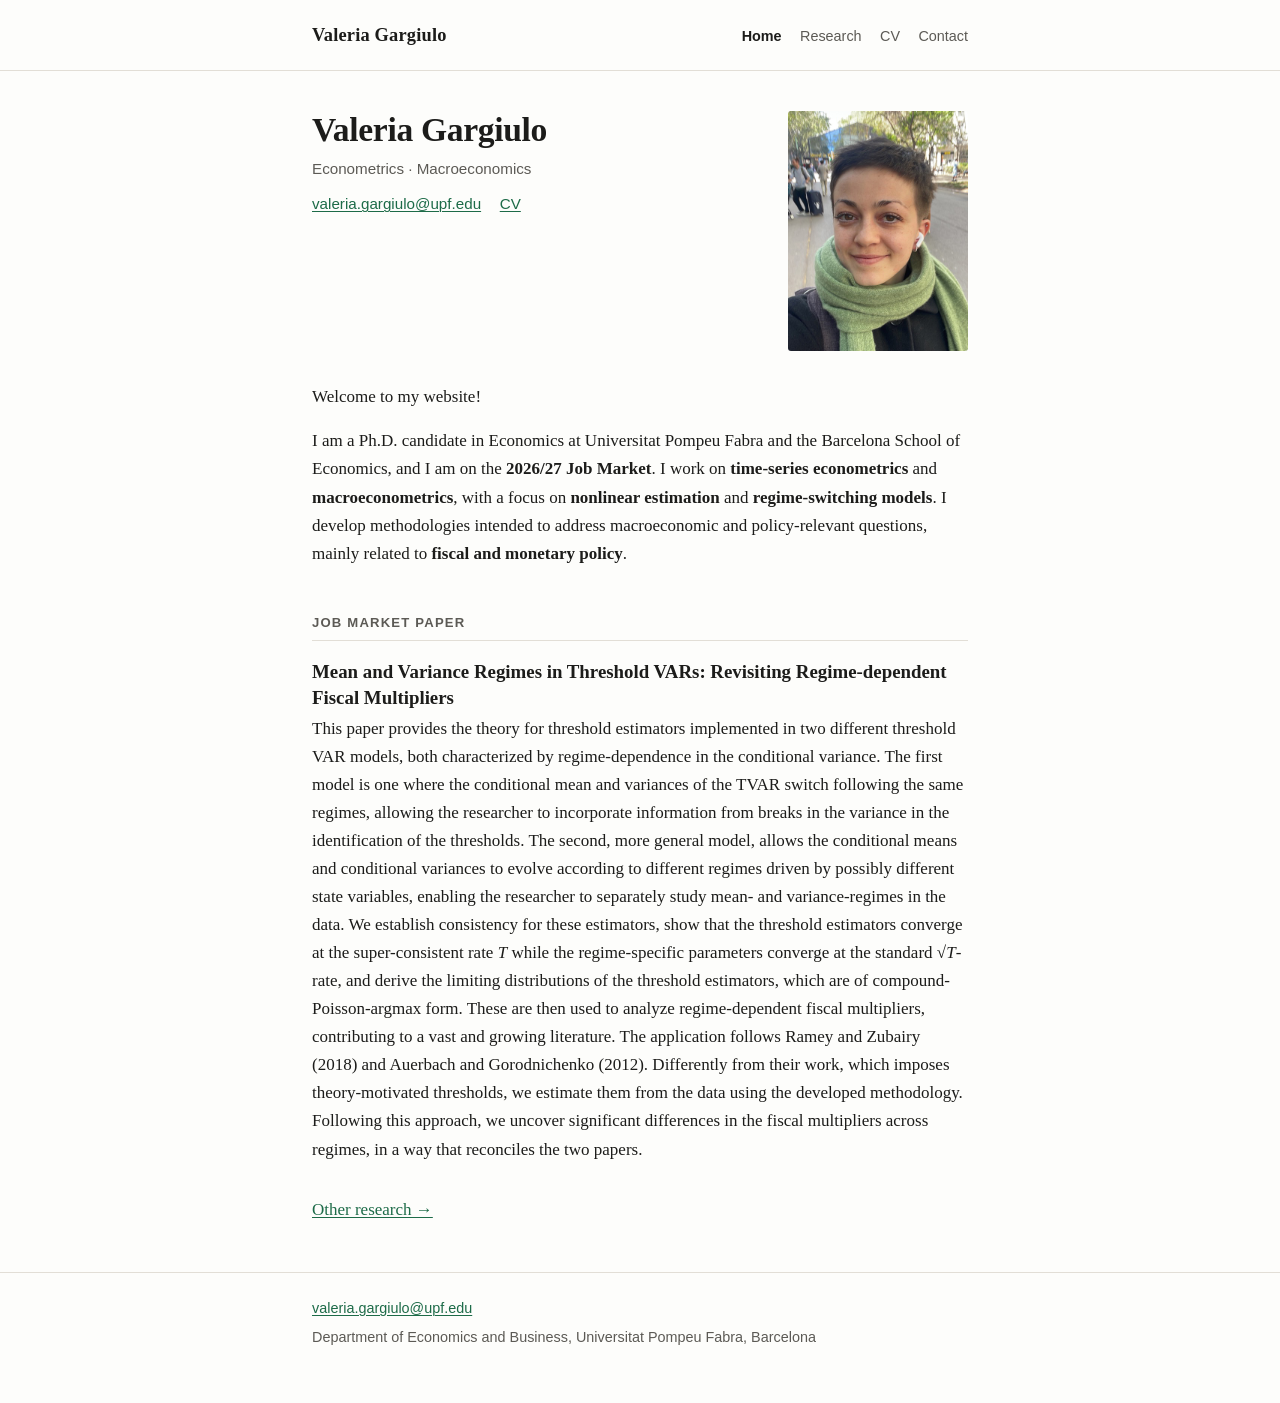
==== index.html @ d1f44dd5 "Add Google Scholar to contact page and JSON-LD sameAs" ====
<!DOCTYPE html>
<html lang="en">
<head>
<meta charset="utf-8">
<meta name="viewport" content="width=device-width, initial-scale=1">

<title>Valeria Gargiulo — Economics PhD Candidate, UPF / Barcelona School of Economics</title>
<meta name="description" content="Valeria Gargiulo, Ph.D. candidate in economics at Universitat Pompeu Fabra / Barcelona School of Economics. Econometrics and macroeconomics, 2026-27 job market.">
<link rel="canonical" href="https://valeriagargiulo.com/">

<meta property="og:type" content="profile">
<meta property="og:site_name" content="Valeria Gargiulo">
<meta property="og:title" content="Valeria Gargiulo — Economics PhD Candidate, UPF / Barcelona School of Economics">
<meta property="og:description" content="Ph.D. candidate in economics at Universitat Pompeu Fabra / Barcelona School of Economics. Econometrics and macroeconomics, 2026-27 job market.">
<meta property="og:url" content="https://valeriagargiulo.com/">
<meta property="og:image" content="https://valeriagargiulo.com/img/og-image.jpg">
<meta property="og:image:alt" content="Valeria Gargiulo, Ph.D. candidate in economics at Universitat Pompeu Fabra">
<meta property="og:locale" content="en_GB">
<meta name="twitter:card" content="summary_large_image">
<meta name="twitter:title" content="Valeria Gargiulo — Economics PhD Candidate, UPF / Barcelona School of Economics">
<meta name="twitter:description" content="Ph.D. candidate in economics at Universitat Pompeu Fabra / Barcelona School of Economics. Econometrics and macroeconomics, 2026-27 job market.">
<meta name="twitter:image" content="https://valeriagargiulo.com/img/og-image.jpg">

<link rel="stylesheet" href="css/style.css">

<!-- "sameAs" mirrors the profile links on contact.html. Add Google Scholar and X
     in both places together when they exist. Real URLs only — a placeholder string
     here would make the structured data invalid. -->
<script type="application/ld+json">
{
  "@context": "https://schema.org",
  "@graph": [
    {
      "@type": "Person",
      "@id": "https://valeriagargiulo.com/#person",
      "name": "Valeria Gargiulo",
      "givenName": "Valeria",
      "familyName": "Gargiulo",
      "jobTitle": "Ph.D. Candidate in Economics",
      "email": "mailto:valeria.gargiulo@upf.edu",
      "url": "https://valeriagargiulo.com/",
      "image": "https://valeriagargiulo.com/img/valeria-gargiulo.jpg",
      "affiliation": [
        {
          "@type": "CollegeOrUniversity",
          "name": "Universitat Pompeu Fabra",
          "url": "https://www.upf.edu/"
        },
        {
          "@type": "Organization",
          "name": "Barcelona School of Economics",
          "url": "https://bse.eu/"
        }
      ],
      "sameAs": [
        "https://scholar.google.com/citations?user=jlCbwxYAAAAJ",
        "https://www.linkedin.com/in/valeria-gargiulo-911957216"
      ],
      "knowsAbout": [
        "Econometrics",
        "Macroeconomics",
        "Time series analysis",
        "Threshold vector autoregression",
        "Regime-switching models",
        "Fiscal multipliers"
      ]
    },
    {
      "@type": "ScholarlyArticle",
      "@id": "https://valeriagargiulo.com/#jmp",
      "name": "Mean and Variance Regimes in Threshold VARs: Revisiting Regime-dependent Fiscal Multipliers",
      "author": { "@id": "https://valeriagargiulo.com/#person" },
      "inLanguage": "en",
      "abstract": "This paper provides the theory for threshold estimators implemented in two different threshold VAR models, both characterized by regime-dependence in the conditional variance. The first model is one where the conditional mean and variances of the TVAR switch following the same regimes, allowing the researcher to incorporate information from breaks in the variance in the identification of the thresholds. The second, more general model, allows the conditional means and conditional variances to evolve according to different regimes driven by possibly different state variables, enabling the researcher to separately study mean- and variance-regimes in the data. We establish consistency for these estimators, show that the threshold estimators converge at the super-consistent rate T while the regime-specific parameters converge at the standard √T-rate, and derive the limiting distributions of the threshold estimators, which are of compound-Poisson-argmax form. These are then used to analyze regime-dependent fiscal multipliers, contributing to a vast and growing literature. The application follows Ramey and Zubairy (2018) and Auerbach and Gorodnichenko (2012). Differently from their work, which imposes theory-motivated thresholds, we estimate them from the data using the developed methodology. Following this approach, we uncover significant differences in the fiscal multipliers across regimes, in a way that reconciles the two papers."
    }
  ]
}
</script>
</head>

<body>

<header class="site-header">
  <div class="wrap">
    <a class="site-name" href="index.html">Valeria Gargiulo</a>
    <nav class="site-nav" aria-label="Main">
      <a href="index.html" aria-current="page">Home</a>
      <a href="research.html">Research</a>
      <a href="cv.html">CV</a>
      <a href="contact.html">Contact</a>
    </nav>
  </div>
</header>

<main class="wrap">

  <div class="intro">
    <div class="intro-text">
      <h1>Valeria Gargiulo</h1>
      <p class="fields">Econometrics &middot; Macroeconomics</p>
      <p class="quicklinks">
        <a href="mailto:valeria.gargiulo@upf.edu">valeria.gargiulo@upf.edu</a>
        <a href="cv.html">CV</a>
      </p>
    </div>

    <img class="portrait" src="img/valeria-gargiulo.jpg" width="180" height="240"
         alt="Valeria Gargiulo, Ph.D. candidate in economics at Universitat Pompeu Fabra">
  </div>

  <div class="bio">
    <p>Welcome to my website!</p>
    <p>I am a Ph.D. candidate in Economics at Universitat Pompeu Fabra and the
    Barcelona School of Economics, and I am on the <strong>2026/27 Job
    Market</strong>. I work on <strong>time-series econometrics</strong> and
    <strong>macroeconometrics</strong>, with a focus on <strong>nonlinear
    estimation</strong> and <strong>regime-switching models</strong>. I develop
    methodologies intended to address macroeconomic and policy-relevant questions,
    mainly related to <strong>fiscal and monetary policy</strong>.</p>
  </div>

  <section id="jmp">
    <h2>Job Market Paper</h2>

    <article class="paper">
      <h3>Mean and Variance Regimes in Threshold VARs: Revisiting Regime-dependent Fiscal Multipliers</h3>
      <!-- No date or PDF link until the polished paper is ready (mid-September).
           Then add: <p class="meta">September 2026 &middot; <a href="files/jmp.pdf">PDF</a></p>
           and list files/jmp.pdf in sitemap.xml. -->
      <div class="abstract">
        <p>This paper provides the theory for threshold estimators implemented in
        two different threshold VAR models, both characterized by regime-dependence in
        the conditional variance. The first model is one where the conditional mean and
        variances of the TVAR switch following the same regimes, allowing the researcher
        to incorporate information from breaks in the variance in the identification of
        the thresholds. The second, more general model, allows the conditional means and
        conditional variances to evolve according to different regimes driven by possibly
        different state variables, enabling the researcher to separately study mean- and
        variance-regimes in the data. We establish consistency for these estimators, show
        that the threshold estimators converge at the super-consistent rate <em>T</em>
        while the regime-specific parameters converge at the standard
        &radic;<em>T</em>-rate, and derive the limiting distributions of the threshold
        estimators, which are of compound-Poisson-argmax form. These are then used to
        analyze regime-dependent fiscal multipliers, contributing to a vast and growing
        literature. The application follows Ramey and Zubairy (2018) and Auerbach and
        Gorodnichenko (2012). Differently from their work, which imposes
        theory-motivated thresholds, we estimate them from the data using the developed
        methodology. Following this approach, we uncover significant differences in the
        fiscal multipliers across regimes, in a way that reconciles the two papers.</p>
      </div>
    </article>

    <p><a href="research.html">Other research &rarr;</a></p>
  </section>

</main>

<footer class="site-footer">
  <div class="wrap">
    <p><a href="mailto:valeria.gargiulo@upf.edu">valeria.gargiulo@upf.edu</a></p>
    <p>Department of Economics and Business, Universitat Pompeu Fabra, Barcelona</p>
  </div>
</footer>

</body>
</html>
---- css/style.css ----
/* Valeria Gargiulo — personal academic site
   One stylesheet, no external requests, no build step.
   Light-first: committees print these pages. */

:root {
  --ink:   #1c1c1a;
  --muted: #5c5a55;
  --rule:  #e2ded6;
  --bg:    #fdfdfb;
  --panel: #f6f4ef;
  --link:  #1d6b48;
  --flag:  #b3261e;
  --serif: Georgia, "Iowan Old Style", "Times New Roman", Times, serif;
  --sans:  -apple-system, BlinkMacSystemFont, "Segoe UI", Roboto, Helvetica, Arial, sans-serif;
}

@media (prefers-color-scheme: dark) {
  :root {
    --ink:   #e8e6e1;
    --muted: #a5a29b;
    --rule:  #35332e;
    --bg:    #16150f;
    --panel: #1f1e18;
    --link:  #6fc08c;
    --flag:  #ff6b60;
  }
}

*, *::before, *::after { box-sizing: border-box; }

body {
  margin: 0;
  background: var(--bg);
  color: var(--ink);
  font: 1.0625rem/1.65 var(--serif);
  -webkit-text-size-adjust: 100%;
}

.wrap {
  max-width: 44rem;
  margin: 0 auto;
  padding: 0 1.5rem;
}

a { color: var(--link); text-decoration-thickness: 1px; text-underline-offset: 2px; }
a:hover { text-decoration-thickness: 2px; }

/* ---------- header + nav ---------- */

.site-header {
  border-bottom: 1px solid var(--rule);
  margin-bottom: 2.5rem;
}

.site-header .wrap {
  display: flex;
  flex-wrap: wrap;
  align-items: baseline;
  justify-content: space-between;
  gap: 0.5rem 1.5rem;
  padding-top: 1.25rem;
  padding-bottom: 1.25rem;
}

.site-name {
  font-family: var(--serif);
  font-size: 1.15rem;
  font-weight: 700;
  letter-spacing: 0.01em;
  color: var(--ink);
  text-decoration: none;
}

.site-nav {
  font-family: var(--sans);
  font-size: 0.9rem;
  display: flex;
  flex-wrap: wrap;
  gap: 1.15rem;
}

.site-nav a { color: var(--muted); text-decoration: none; }
.site-nav a:hover { color: var(--link); text-decoration: underline; }
.site-nav a[aria-current="page"] { color: var(--ink); font-weight: 600; }

/* ---------- intro block ---------- */

.intro {
  display: flex;
  flex-wrap: wrap;
  align-items: flex-start;
  gap: 1.5rem 2rem;
}

.intro-text { flex: 1 1 20rem; }

h1 {
  font-size: 2.1rem;
  line-height: 1.15;
  margin: 0 0 0.4rem;
  letter-spacing: -0.01em;
}

.fields {
  font-family: var(--sans);
  font-size: 0.95rem;
  color: var(--muted);
  margin: 0 0 0.6rem;
}

.quicklinks {
  font-family: var(--sans);
  font-size: 0.95rem;
  margin: 0;
}

.quicklinks a + a { margin-left: 0.9rem; }

.portrait {
  flex: 0 0 auto;
  width: 180px;
  height: auto;
  border-radius: 3px;
  background: var(--panel);
}

.bio { margin: 2rem 0 0; }
.bio p { margin: 0 0 1rem; }

/* ---------- sections + papers ---------- */

main { padding-bottom: 3rem; }

h2 {
  font-family: var(--sans);
  font-size: 0.82rem;
  font-weight: 700;
  letter-spacing: 0.09em;
  text-transform: uppercase;
  color: var(--muted);
  margin: 2.75rem 0 1.1rem;
  padding-bottom: 0.45rem;
  border-bottom: 1px solid var(--rule);
}

.paper { margin: 0 0 2rem; }

.paper h3 {
  font-size: 1.18rem;
  line-height: 1.35;
  margin: 0 0 0.3rem;
  font-weight: 700;
}

.paper .meta {
  font-family: var(--sans);
  font-size: 0.9rem;
  color: var(--muted);
  margin: 0 0 0.65rem;
}

.paper .meta a { color: var(--link); }

.abstract { margin: 0; }
.abstract p { margin: 0 0 0.8rem; }

details.abstract > summary {
  font-family: var(--sans);
  font-size: 0.9rem;
  color: var(--link);
  cursor: pointer;
  margin-bottom: 0.6rem;
  width: max-content;
}

details.abstract[open] > summary { margin-bottom: 0.8rem; }

/* ---------- CV page ---------- */

.cv-entry { margin: 0 0 1.15rem; }
.cv-entry .when {
  font-family: var(--sans);
  font-size: 0.85rem;
  color: var(--muted);
  display: block;
}
.cv-entry .what { margin: 0; }
.cv-list { margin: 0; padding-left: 1.15rem; }
.cv-list li { margin-bottom: 0.5rem; }

.updated {
  font-family: var(--sans);
  font-size: 0.85rem;
  color: var(--muted);
}

/* ---------- footer ---------- */

.site-footer {
  border-top: 1px solid var(--rule);
  margin-top: 3rem;
  padding: 1.5rem 0 3rem;
  font-family: var(--sans);
  font-size: 0.9rem;
  color: var(--muted);
}

.site-footer p { margin: 0 0 0.35rem; }

/* ---------- placeholder flag: loud on purpose ---------- */

.tktk {
  background: var(--flag);
  color: #fff;
  font-family: var(--sans);
  font-size: 0.85rem;
  font-weight: 700;
  padding: 0.1em 0.45em;
  border-radius: 2px;
}

p.tktk, div.tktk { display: block; padding: 0.6em 0.8em; }

/* ---------- narrow screens ---------- */

@media (max-width: 34rem) {
  body { font-size: 1rem; }
  h1 { font-size: 1.75rem; }
  .portrait { width: 140px; }
  .site-header .wrap { flex-direction: column; align-items: flex-start; }
}

/* ---------- print: CV especially ---------- */

@media print {
  :root { --ink: #000; --muted: #333; --rule: #999; --bg: #fff; --link: #000; }
  body { background: #fff; color: #000; font-size: 10.5pt; }
  .site-header, .site-nav, .site-footer, .noprint { display: none !important; }
  .wrap { max-width: none; padding: 0; }
  a { text-decoration: none; }
  h2 { margin-top: 1.2rem; }
  details.abstract > summary { display: none; }
  details.abstract > *:not(summary) { display: block !important; }
  .tktk { background: none; color: #000; border: 1px solid #000; }
}
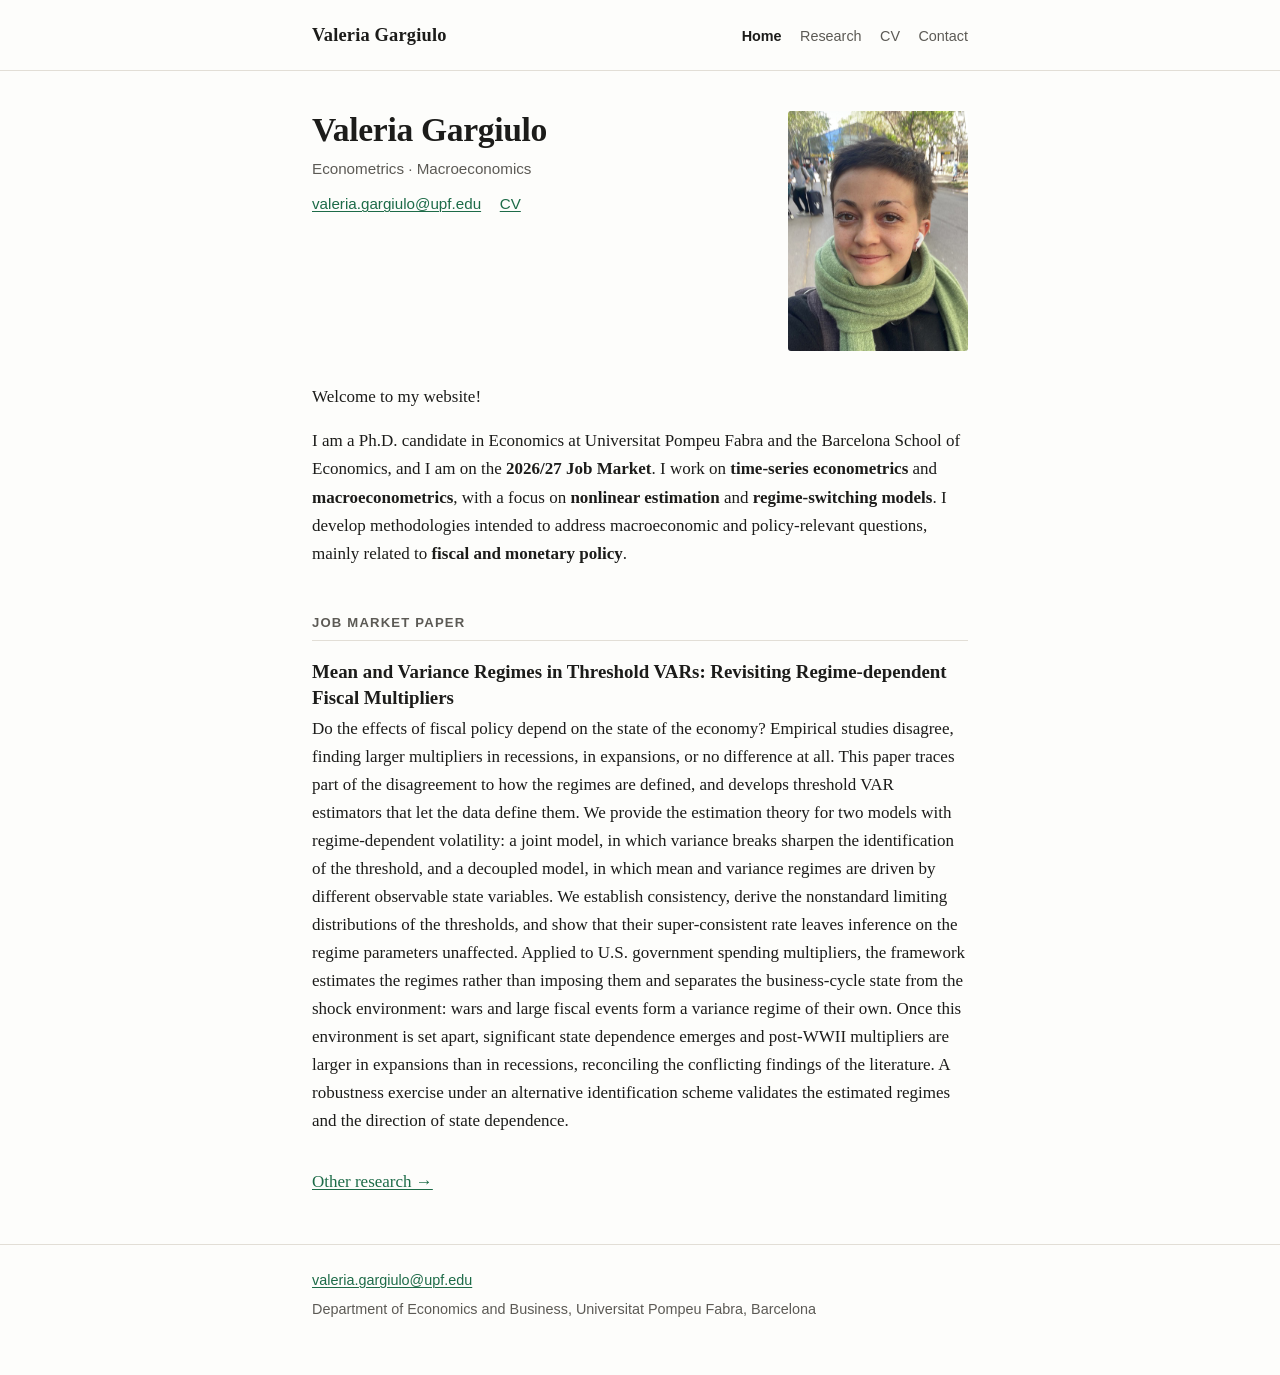
==== commit 35468803: "Update JMP abstract and host CV v3 (2026-09-24) New abstract on the home page (prose and JSON-LD), f" ====
--- a/index.html
+++ b/index.html
@@ -71,7 +71,7 @@
       "name": "Mean and Variance Regimes in Threshold VARs: Revisiting Regime-dependent Fiscal Multipliers",
       "author": { "@id": "https://valeriagargiulo.com/#person" },
       "inLanguage": "en",
-      "abstract": "This paper provides the theory for threshold estimators implemented in two different threshold VAR models, both characterized by regime-dependence in the conditional variance. The first model is one where the conditional mean and variances of the TVAR switch following the same regimes, allowing the researcher to incorporate information from breaks in the variance in the identification of the thresholds. The second, more general model, allows the conditional means and conditional variances to evolve according to different regimes driven by possibly different state variables, enabling the researcher to separately study mean- and variance-regimes in the data. We establish consistency for these estimators, show that the threshold estimators converge at the super-consistent rate T while the regime-specific parameters converge at the standard √T-rate, and derive the limiting distributions of the threshold estimators, which are of compound-Poisson-argmax form. These are then used to analyze regime-dependent fiscal multipliers, contributing to a vast and growing literature. The application follows Ramey and Zubairy (2018) and Auerbach and Gorodnichenko (2012). Differently from their work, which imposes theory-motivated thresholds, we estimate them from the data using the developed methodology. Following this approach, we uncover significant differences in the fiscal multipliers across regimes, in a way that reconciles the two papers."
+      "abstract": "Do the effects of fiscal policy depend on the state of the economy? Empirical studies disagree, finding larger multipliers in recessions, in expansions, or no difference at all. This paper traces part of the disagreement to how the regimes are defined, and develops threshold VAR estimators that let the data define them. We provide the estimation theory for two models with regime-dependent volatility: a joint model, in which variance breaks sharpen the identification of the threshold, and a decoupled model, in which mean and variance regimes are driven by different observable state variables. We establish consistency, derive the nonstandard limiting distributions of the thresholds, and show that their super-consistent rate leaves inference on the regime parameters unaffected. Applied to U.S. government spending multipliers, the framework estimates the regimes rather than imposing them and separates the business-cycle state from the shock environment: wars and large fiscal events form a variance regime of their own. Once this environment is set apart, significant state dependence emerges and post-WWII multipliers are larger in expansions than in recessions, reconciling the conflicting findings of the literature. A robustness exercise under an alternative identification scheme validates the estimated regimes and the direction of state dependence."
     }
   ]
 }
@@ -128,25 +128,23 @@
            Then add: <p class="meta">September 2026 &middot; <a href="files/jmp.pdf">PDF</a></p>
            and list files/jmp.pdf in sitemap.xml. -->
       <div class="abstract">
-        <p>This paper provides the theory for threshold estimators implemented in
-        two different threshold VAR models, both characterized by regime-dependence in
-        the conditional variance. The first model is one where the conditional mean and
-        variances of the TVAR switch following the same regimes, allowing the researcher
-        to incorporate information from breaks in the variance in the identification of
-        the thresholds. The second, more general model, allows the conditional means and
-        conditional variances to evolve according to different regimes driven by possibly
-        different state variables, enabling the researcher to separately study mean- and
-        variance-regimes in the data. We establish consistency for these estimators, show
-        that the threshold estimators converge at the super-consistent rate <em>T</em>
-        while the regime-specific parameters converge at the standard
-        &radic;<em>T</em>-rate, and derive the limiting distributions of the threshold
-        estimators, which are of compound-Poisson-argmax form. These are then used to
-        analyze regime-dependent fiscal multipliers, contributing to a vast and growing
-        literature. The application follows Ramey and Zubairy (2018) and Auerbach and
-        Gorodnichenko (2012). Differently from their work, which imposes
-        theory-motivated thresholds, we estimate them from the data using the developed
-        methodology. Following this approach, we uncover significant differences in the
-        fiscal multipliers across regimes, in a way that reconciles the two papers.</p>
+        <p>Do the effects of fiscal policy depend on the state of the economy? Empirical
+        studies disagree, finding larger multipliers in recessions, in expansions, or no
+        difference at all. This paper traces part of the disagreement to how the regimes are
+        defined, and develops threshold VAR estimators that let the data define them. We
+        provide the estimation theory for two models with regime-dependent volatility: a
+        joint model, in which variance breaks sharpen the identification of the threshold,
+        and a decoupled model, in which mean and variance regimes are driven by different
+        observable state variables. We establish consistency, derive the nonstandard
+        limiting distributions of the thresholds, and show that their super-consistent rate
+        leaves inference on the regime parameters unaffected. Applied to U.S. government
+        spending multipliers, the framework estimates the regimes rather than imposing them
+        and separates the business-cycle state from the shock environment: wars and large
+        fiscal events form a variance regime of their own. Once this environment is set
+        apart, significant state dependence emerges and post-WWII multipliers are larger in
+        expansions than in recessions, reconciling the conflicting findings of the
+        literature. A robustness exercise under an alternative identification scheme
+        validates the estimated regimes and the direction of state dependence.</p>
       </div>
     </article>
 
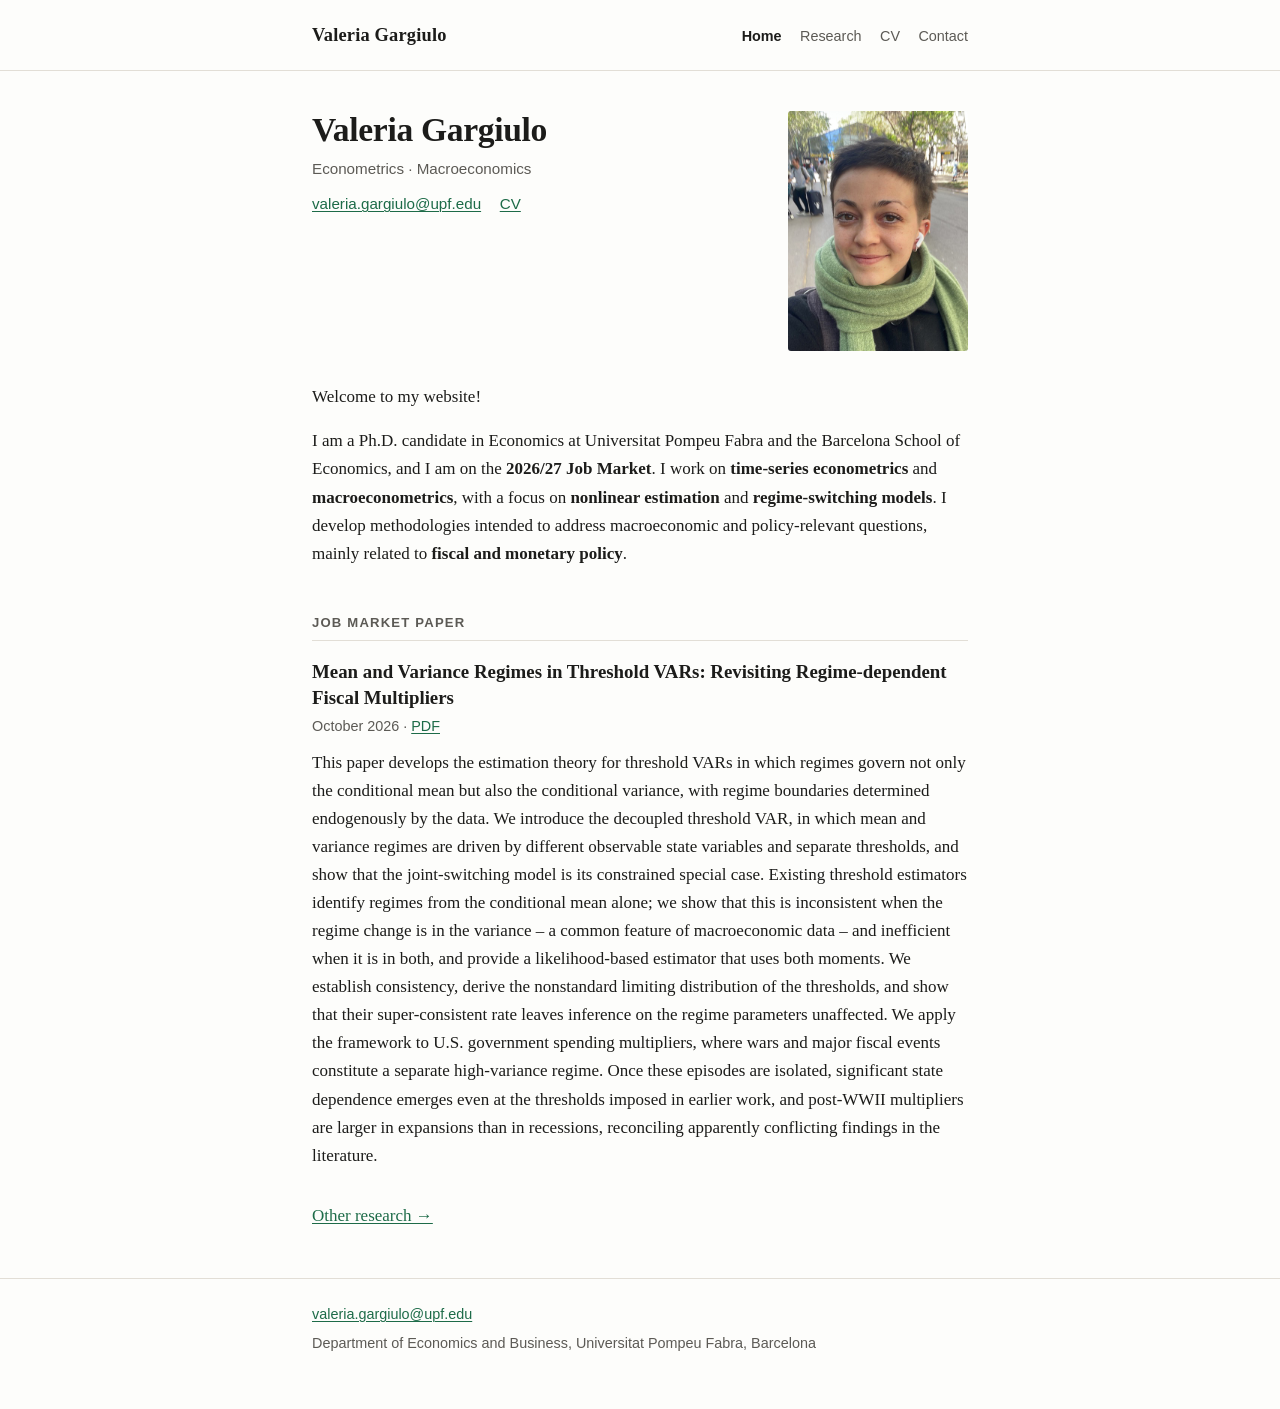
==== commit d952b79b: "Host JMP v2 and CV v6 (2026-10-12) files/jmp.pdf goes live at its permanent URL (the paper's "latest" ====
--- a/index.html
+++ b/index.html
@@ -71,7 +71,9 @@
       "name": "Mean and Variance Regimes in Threshold VARs: Revisiting Regime-dependent Fiscal Multipliers",
       "author": { "@id": "https://valeriagargiulo.com/#person" },
       "inLanguage": "en",
-      "abstract": "Do the effects of fiscal policy depend on the state of the economy? Empirical studies disagree, finding larger multipliers in recessions, in expansions, or no difference at all. This paper traces part of the disagreement to how the regimes are defined, and develops threshold VAR estimators that let the data define them. We provide the estimation theory for two models with regime-dependent volatility: a joint model, in which variance breaks sharpen the identification of the threshold, and a decoupled model, in which mean and variance regimes are driven by different observable state variables. We establish consistency, derive the nonstandard limiting distributions of the thresholds, and show that their super-consistent rate leaves inference on the regime parameters unaffected. Applied to U.S. government spending multipliers, the framework estimates the regimes rather than imposing them and separates the business-cycle state from the shock environment: wars and large fiscal events form a variance regime of their own. Once this environment is set apart, significant state dependence emerges and post-WWII multipliers are larger in expansions than in recessions, reconciling the conflicting findings of the literature. A robustness exercise under an alternative identification scheme validates the estimated regimes and the direction of state dependence."
+      "url": "https://valeriagargiulo.com/files/jmp.pdf",
+      "encodingFormat": "application/pdf",
+      "abstract": "This paper develops the estimation theory for threshold VARs in which regimes govern not only the conditional mean but also the conditional variance, with regime boundaries determined endogenously by the data. We introduce the decoupled threshold VAR, in which mean and variance regimes are driven by different observable state variables and separate thresholds, and show that the joint-switching model is its constrained special case. Existing threshold estimators identify regimes from the conditional mean alone; we show that this is inconsistent when the regime change is in the variance – a common feature of macroeconomic data – and inefficient when it is in both, and provide a likelihood-based estimator that uses both moments. We establish consistency, derive the nonstandard limiting distribution of the thresholds, and show that their super-consistent rate leaves inference on the regime parameters unaffected. We apply the framework to U.S. government spending multipliers, where wars and major fiscal events constitute a separate high-variance regime. Once these episodes are isolated, significant state dependence emerges even at the thresholds imposed in earlier work, and post-WWII multipliers are larger in expansions than in recessions, reconciling apparently conflicting findings in the literature."
     }
   ]
 }
@@ -124,27 +126,25 @@
 
     <article class="paper">
       <h3>Mean and Variance Regimes in Threshold VARs: Revisiting Regime-dependent Fiscal Multipliers</h3>
-      <!-- No date or PDF link until the polished paper is ready (mid-September).
-           Then add: <p class="meta">September 2026 &middot; <a href="files/jmp.pdf">PDF</a></p>
-           and list files/jmp.pdf in sitemap.xml. -->
+      <p class="meta">October 2026 &middot; <a href="files/jmp.pdf">PDF</a></p>
       <div class="abstract">
-        <p>Do the effects of fiscal policy depend on the state of the economy? Empirical
-        studies disagree, finding larger multipliers in recessions, in expansions, or no
-        difference at all. This paper traces part of the disagreement to how the regimes are
-        defined, and develops threshold VAR estimators that let the data define them. We
-        provide the estimation theory for two models with regime-dependent volatility: a
-        joint model, in which variance breaks sharpen the identification of the threshold,
-        and a decoupled model, in which mean and variance regimes are driven by different
-        observable state variables. We establish consistency, derive the nonstandard
-        limiting distributions of the thresholds, and show that their super-consistent rate
-        leaves inference on the regime parameters unaffected. Applied to U.S. government
-        spending multipliers, the framework estimates the regimes rather than imposing them
-        and separates the business-cycle state from the shock environment: wars and large
-        fiscal events form a variance regime of their own. Once this environment is set
-        apart, significant state dependence emerges and post-WWII multipliers are larger in
-        expansions than in recessions, reconciling the conflicting findings of the
-        literature. A robustness exercise under an alternative identification scheme
-        validates the estimated regimes and the direction of state dependence.</p>
+        <p>This paper develops the estimation theory for threshold VARs in which regimes govern
+        not only the conditional mean but also the conditional variance, with regime
+        boundaries determined endogenously by the data. We introduce the decoupled threshold
+        VAR, in which mean and variance regimes are driven by different observable state
+        variables and separate thresholds, and show that the joint-switching model is its
+        constrained special case. Existing threshold estimators identify regimes from the
+        conditional mean alone; we show that this is inconsistent when the regime change is
+        in the variance &ndash; a common feature of macroeconomic data &ndash; and
+        inefficient when it is in both, and provide a likelihood-based estimator that uses
+        both moments. We establish consistency, derive the nonstandard limiting distribution
+        of the thresholds, and show that their super-consistent rate leaves inference on the
+        regime parameters unaffected. We apply the framework to U.S. government spending
+        multipliers, where wars and major fiscal events constitute a separate high-variance
+        regime. Once these episodes are isolated, significant state dependence emerges even
+        at the thresholds imposed in earlier work, and post-WWII multipliers are larger in
+        expansions than in recessions, reconciling apparently conflicting findings in the
+        literature.</p>
       </div>
     </article>
 
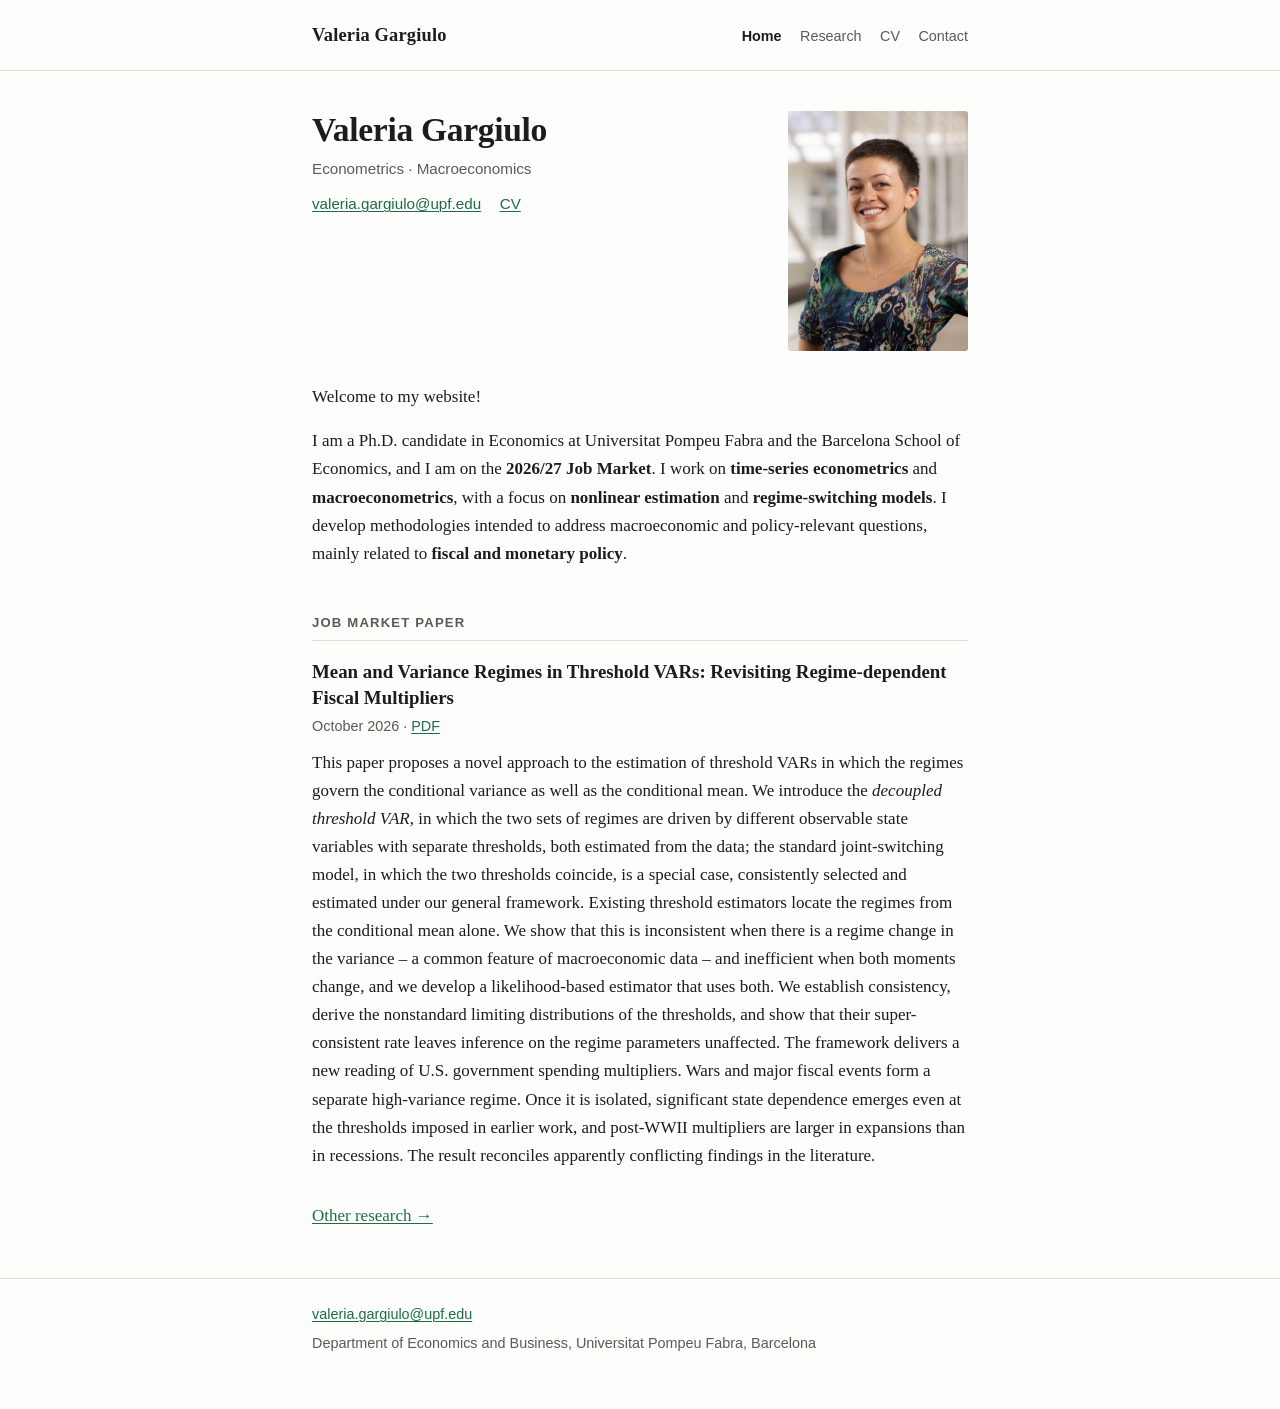
==== commit 6c92673d: "Host JMP v6 (2026-10-22) and update the abstract to match The abstract was rewritten in v6 -- new op" ====
--- a/index.html
+++ b/index.html
@@ -73,7 +73,7 @@
       "inLanguage": "en",
       "url": "https://valeriagargiulo.com/files/jmp.pdf",
       "encodingFormat": "application/pdf",
-      "abstract": "This paper develops the estimation theory for threshold VARs in which regimes govern not only the conditional mean but also the conditional variance, with regime boundaries determined endogenously by the data. We introduce the decoupled threshold VAR, in which mean and variance regimes are driven by different observable state variables and separate thresholds, and show that the joint-switching model is its constrained special case. Existing threshold estimators identify regimes from the conditional mean alone; we show that this is inconsistent when the regime change is in the variance – a common feature of macroeconomic data – and inefficient when it is in both, and provide a likelihood-based estimator that uses both moments. We establish consistency, derive the nonstandard limiting distribution of the thresholds, and show that their super-consistent rate leaves inference on the regime parameters unaffected. We apply the framework to U.S. government spending multipliers, where wars and major fiscal events constitute a separate high-variance regime. Once these episodes are isolated, significant state dependence emerges even at the thresholds imposed in earlier work, and post-WWII multipliers are larger in expansions than in recessions, reconciling apparently conflicting findings in the literature."
+      "abstract": "This paper proposes a novel approach to the estimation of threshold VARs in which the regimes govern the conditional variance as well as the conditional mean. We introduce the decoupled threshold VAR, in which the two sets of regimes are driven by different observable state variables with separate thresholds, both estimated from the data; the standard joint-switching model, in which the two thresholds coincide, is a special case, consistently selected and estimated under our general framework. Existing threshold estimators locate the regimes from the conditional mean alone. We show that this is inconsistent when there is a regime change in the variance – a common feature of macroeconomic data – and inefficient when both moments change, and we develop a likelihood-based estimator that uses both. We establish consistency, derive the nonstandard limiting distributions of the thresholds, and show that their super-consistent rate leaves inference on the regime parameters unaffected. The framework delivers a new reading of U.S. government spending multipliers. Wars and major fiscal events form a separate high-variance regime. Once it is isolated, significant state dependence emerges even at the thresholds imposed in earlier work, and post-WWII multipliers are larger in expansions than in recessions. The result reconciles apparently conflicting findings in the literature."
     }
   ]
 }
@@ -128,22 +128,24 @@
       <h3>Mean and Variance Regimes in Threshold VARs: Revisiting Regime-dependent Fiscal Multipliers</h3>
       <p class="meta">October 2026 &middot; <a href="files/jmp.pdf">PDF</a></p>
       <div class="abstract">
-        <p>This paper develops the estimation theory for threshold VARs in which regimes govern
-        not only the conditional mean but also the conditional variance, with regime
-        boundaries determined endogenously by the data. We introduce the decoupled threshold
-        VAR, in which mean and variance regimes are driven by different observable state
-        variables and separate thresholds, and show that the joint-switching model is its
-        constrained special case. Existing threshold estimators identify regimes from the
-        conditional mean alone; we show that this is inconsistent when the regime change is
-        in the variance &ndash; a common feature of macroeconomic data &ndash; and
-        inefficient when it is in both, and provide a likelihood-based estimator that uses
-        both moments. We establish consistency, derive the nonstandard limiting distribution
-        of the thresholds, and show that their super-consistent rate leaves inference on the
-        regime parameters unaffected. We apply the framework to U.S. government spending
-        multipliers, where wars and major fiscal events constitute a separate high-variance
-        regime. Once these episodes are isolated, significant state dependence emerges even
-        at the thresholds imposed in earlier work, and post-WWII multipliers are larger in
-        expansions than in recessions, reconciling apparently conflicting findings in the
+        <p>This paper proposes a novel approach to the estimation of threshold VARs in
+        which the regimes govern the conditional variance as well as the conditional
+        mean. We introduce the <em>decoupled threshold VAR</em>, in which the two sets
+        of regimes are driven by different observable state variables with separate
+        thresholds, both estimated from the data; the standard joint-switching model, in
+        which the two thresholds coincide, is a special case, consistently selected and
+        estimated under our general framework. Existing threshold estimators locate the
+        regimes from the conditional mean alone. We show that this is inconsistent when
+        there is a regime change in the variance &ndash; a common feature of
+        macroeconomic data &ndash; and inefficient when both moments change, and we
+        develop a likelihood-based estimator that uses both. We establish consistency,
+        derive the nonstandard limiting distributions of the thresholds, and show that
+        their super-consistent rate leaves inference on the regime parameters
+        unaffected. The framework delivers a new reading of U.S. government spending
+        multipliers. Wars and major fiscal events form a separate high-variance regime.
+        Once it is isolated, significant state dependence emerges even at the thresholds
+        imposed in earlier work, and post-WWII multipliers are larger in expansions than
+        in recessions. The result reconciles apparently conflicting findings in the
         literature.</p>
       </div>
     </article>
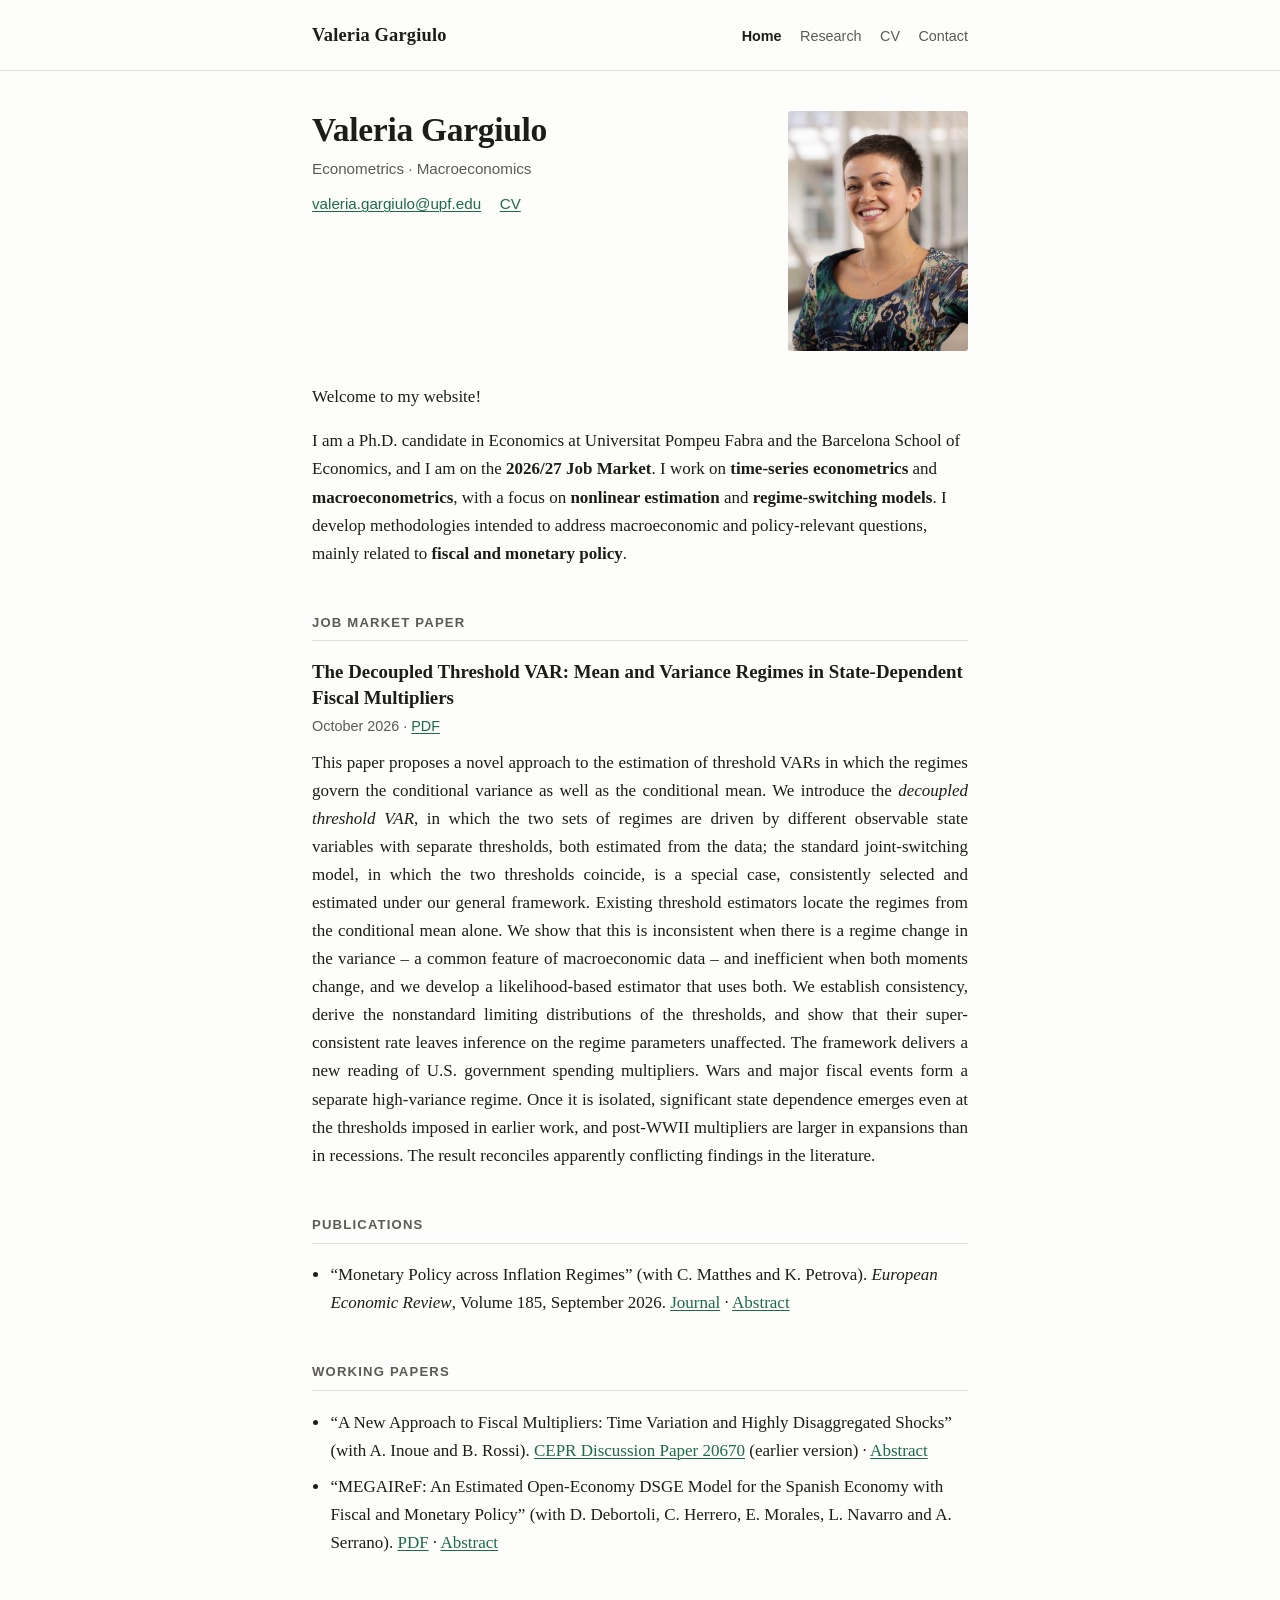
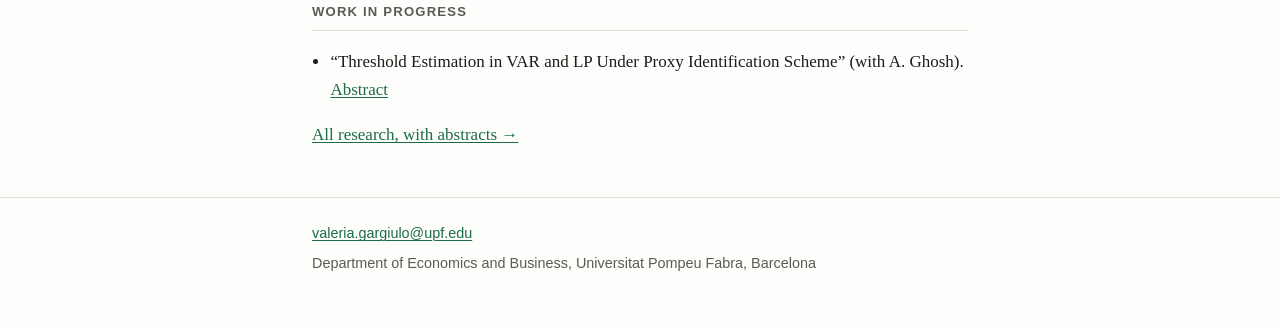
==== commit a1dd0671: "Host JMP v7, retitle, justify abstracts, closer photo, papers on the homepage - JMP v7 (2026-10-25)." ====
--- a/index.html
+++ b/index.html
@@ -68,7 +68,7 @@
     {
       "@type": "ScholarlyArticle",
       "@id": "https://valeriagargiulo.com/#jmp",
-      "name": "Mean and Variance Regimes in Threshold VARs: Revisiting Regime-dependent Fiscal Multipliers",
+      "name": "The Decoupled Threshold VAR: Mean and Variance Regimes in State-Dependent Fiscal Multipliers",
       "author": { "@id": "https://valeriagargiulo.com/#person" },
       "inLanguage": "en",
       "url": "https://valeriagargiulo.com/files/jmp.pdf",
@@ -125,7 +125,7 @@
     <h2>Job Market Paper</h2>
 
     <article class="paper">
-      <h3>Mean and Variance Regimes in Threshold VARs: Revisiting Regime-dependent Fiscal Multipliers</h3>
+      <h3>The Decoupled Threshold VAR: Mean and Variance Regimes in State-Dependent Fiscal Multipliers</h3>
       <p class="meta">October 2026 &middot; <a href="files/jmp.pdf">PDF</a></p>
       <div class="abstract">
         <p>This paper proposes a novel approach to the estimation of threshold VARs in
@@ -150,7 +150,39 @@
       </div>
     </article>
 
-    <p><a href="research.html">Other research &rarr;</a></p>
+  </section>
+
+  <section>
+    <h2>Publications</h2>
+    <ul class="cv-list">
+      <li>&ldquo;Monetary Policy across Inflation Regimes&rdquo; (with C. Matthes and
+      K. Petrova). <em>European Economic Review</em>, Volume 185, September 2026.
+      <a href="https://www.sciencedirect.com/science/article/pii/S0014292126000668">Journal</a>
+      &middot; <a href="research.html">Abstract</a></li>
+    </ul>
+  </section>
+
+  <section>
+    <h2>Working Papers</h2>
+    <ul class="cv-list">
+      <li>&ldquo;A New Approach to Fiscal Multipliers: Time Variation and Highly
+      Disaggregated Shocks&rdquo; (with A. Inoue and B. Rossi).
+      <a href="https://cepr.org/publications/dp20670">CEPR Discussion Paper 20670</a>
+      (earlier version) &middot; <a href="research.html">Abstract</a></li>
+      <li>&ldquo;MEGAIReF: An Estimated Open-Economy DSGE Model for the Spanish Economy
+      with Fiscal and Monetary Policy&rdquo; (with D. Debortoli, C. Herrero, E. Morales,
+      L. Navarro and A. Serrano). <a href="files/megairef.pdf">PDF</a>
+      &middot; <a href="research.html">Abstract</a></li>
+    </ul>
+  </section>
+
+  <section>
+    <h2>Work in Progress</h2>
+    <ul class="cv-list">
+      <li>&ldquo;Threshold Estimation in VAR and LP Under Proxy Identification
+      Scheme&rdquo; (with A. Ghosh). <a href="research.html">Abstract</a></li>
+    </ul>
+    <p><a href="research.html">All research, with abstracts &rarr;</a></p>
   </section>
 
 </main>
--- a/css/style.css
+++ b/css/style.css
@@ -162,7 +162,14 @@
 .paper .meta a { color: var(--link); }
 
 .abstract { margin: 0; }
-.abstract p { margin: 0 0 0.8rem; }
+.abstract p {
+  margin: 0 0 0.8rem;
+  text-align: justify;
+  /* hyphenation keeps justified text from opening rivers of whitespace,
+     which is the usual reason justified text reads worse, not better */
+  hyphens: auto;
+  -webkit-hyphens: auto;
+}
 
 details.abstract > summary {
   font-family: var(--sans);
@@ -228,6 +235,8 @@
   h1 { font-size: 1.75rem; }
   .portrait { width: 140px; }
   .site-header .wrap { flex-direction: column; align-items: flex-start; }
+  /* justified text needs a long enough measure; on a phone it just opens gaps */
+  .abstract p { text-align: left; }
 }
 
 /* ---------- print: CV especially ---------- */
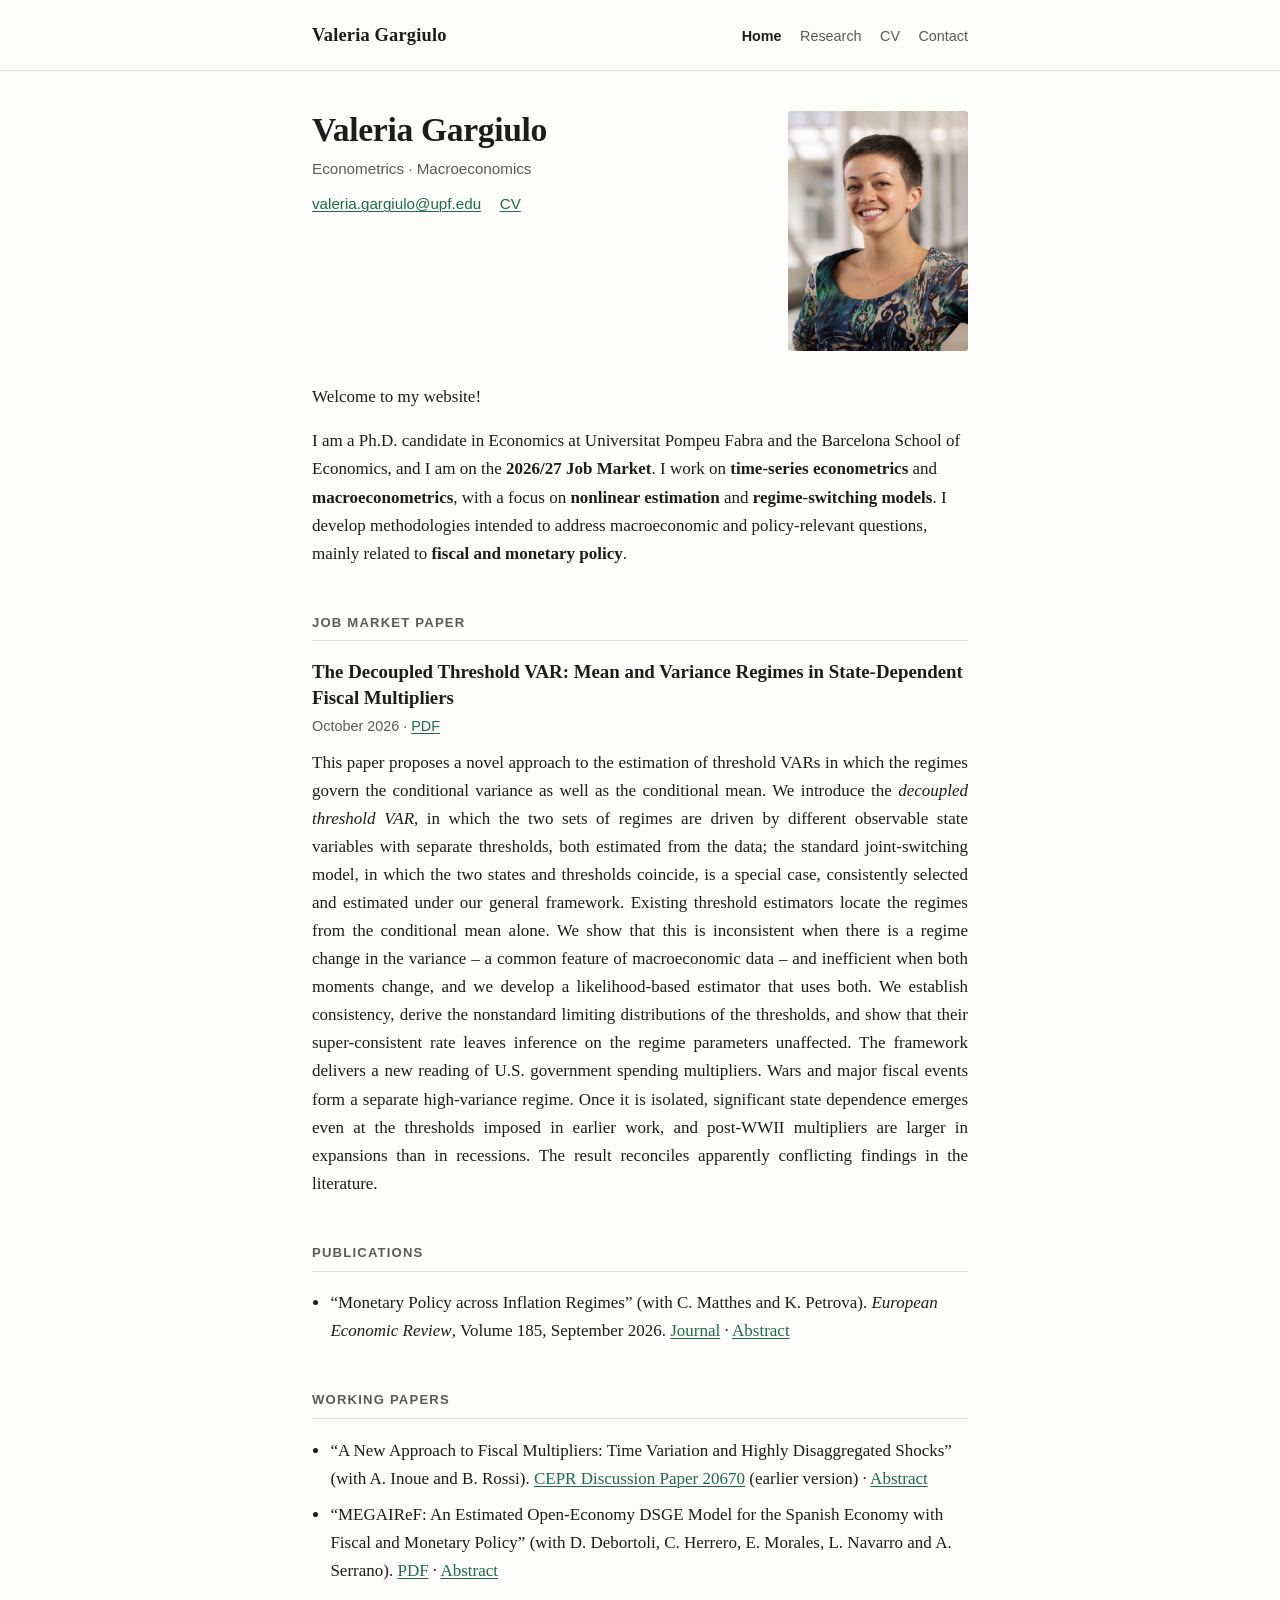
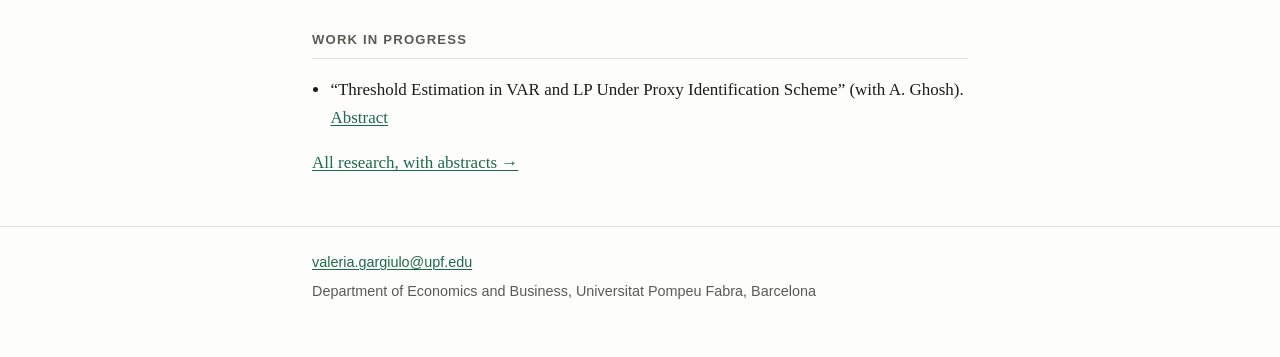
==== commit 0e231d07: "Host JMP v9 (2026-11-05) and mirror the abstract edit The abstract changed in one place: 'in which t" ====
--- a/index.html
+++ b/index.html
@@ -13,13 +13,13 @@
 <meta property="og:title" content="Valeria Gargiulo — Economics PhD Candidate, UPF / Barcelona School of Economics">
 <meta property="og:description" content="Ph.D. candidate in economics at Universitat Pompeu Fabra / Barcelona School of Economics. Econometrics and macroeconomics, 2026-27 job market.">
 <meta property="og:url" content="https://valeriagargiulo.com/">
-<meta property="og:image" content="https://valeriagargiulo.com/img/og-image.jpg">
+<meta property="og:image" content="https://valeriagargiulo.com/img/og-image-2026-10.jpg">
 <meta property="og:image:alt" content="Valeria Gargiulo, Ph.D. candidate in economics at Universitat Pompeu Fabra">
 <meta property="og:locale" content="en_GB">
 <meta name="twitter:card" content="summary_large_image">
 <meta name="twitter:title" content="Valeria Gargiulo — Economics PhD Candidate, UPF / Barcelona School of Economics">
 <meta name="twitter:description" content="Ph.D. candidate in economics at Universitat Pompeu Fabra / Barcelona School of Economics. Econometrics and macroeconomics, 2026-27 job market.">
-<meta name="twitter:image" content="https://valeriagargiulo.com/img/og-image.jpg">
+<meta name="twitter:image" content="https://valeriagargiulo.com/img/og-image-2026-10.jpg">
 
 <link rel="stylesheet" href="css/style.css">
 
@@ -39,7 +39,7 @@
       "jobTitle": "Ph.D. Candidate in Economics",
       "email": "mailto:valeria.gargiulo@upf.edu",
       "url": "https://valeriagargiulo.com/",
-      "image": "https://valeriagargiulo.com/img/valeria-gargiulo.jpg",
+      "image": "https://valeriagargiulo.com/img/valeria-gargiulo-2026-10.jpg",
       "affiliation": [
         {
           "@type": "CollegeOrUniversity",
@@ -73,7 +73,7 @@
       "inLanguage": "en",
       "url": "https://valeriagargiulo.com/files/jmp.pdf",
       "encodingFormat": "application/pdf",
-      "abstract": "This paper proposes a novel approach to the estimation of threshold VARs in which the regimes govern the conditional variance as well as the conditional mean. We introduce the decoupled threshold VAR, in which the two sets of regimes are driven by different observable state variables with separate thresholds, both estimated from the data; the standard joint-switching model, in which the two thresholds coincide, is a special case, consistently selected and estimated under our general framework. Existing threshold estimators locate the regimes from the conditional mean alone. We show that this is inconsistent when there is a regime change in the variance – a common feature of macroeconomic data – and inefficient when both moments change, and we develop a likelihood-based estimator that uses both. We establish consistency, derive the nonstandard limiting distributions of the thresholds, and show that their super-consistent rate leaves inference on the regime parameters unaffected. The framework delivers a new reading of U.S. government spending multipliers. Wars and major fiscal events form a separate high-variance regime. Once it is isolated, significant state dependence emerges even at the thresholds imposed in earlier work, and post-WWII multipliers are larger in expansions than in recessions. The result reconciles apparently conflicting findings in the literature."
+      "abstract": "This paper proposes a novel approach to the estimation of threshold VARs in which the regimes govern the conditional variance as well as the conditional mean. We introduce the decoupled threshold VAR, in which the two sets of regimes are driven by different observable state variables with separate thresholds, both estimated from the data; the standard joint-switching model, in which the two states and thresholds coincide, is a special case, consistently selected and estimated under our general framework. Existing threshold estimators locate the regimes from the conditional mean alone. We show that this is inconsistent when there is a regime change in the variance – a common feature of macroeconomic data – and inefficient when both moments change, and we develop a likelihood-based estimator that uses both. We establish consistency, derive the nonstandard limiting distributions of the thresholds, and show that their super-consistent rate leaves inference on the regime parameters unaffected. The framework delivers a new reading of U.S. government spending multipliers. Wars and major fiscal events form a separate high-variance regime. Once it is isolated, significant state dependence emerges even at the thresholds imposed in earlier work, and post-WWII multipliers are larger in expansions than in recessions. The result reconciles apparently conflicting findings in the literature."
     }
   ]
 }
@@ -106,7 +106,7 @@
       </p>
     </div>
 
-    <img class="portrait" src="img/valeria-gargiulo.jpg" width="180" height="240"
+    <img class="portrait" src="img/valeria-gargiulo-2026-10.jpg" width="180" height="240"
          alt="Valeria Gargiulo, Ph.D. candidate in economics at Universitat Pompeu Fabra">
   </div>
 
@@ -133,7 +133,7 @@
         mean. We introduce the <em>decoupled threshold VAR</em>, in which the two sets
         of regimes are driven by different observable state variables with separate
         thresholds, both estimated from the data; the standard joint-switching model, in
-        which the two thresholds coincide, is a special case, consistently selected and
+        which the two states and thresholds coincide, is a special case, consistently selected and
         estimated under our general framework. Existing threshold estimators locate the
         regimes from the conditional mean alone. We show that this is inconsistent when
         there is a regime change in the variance &ndash; a common feature of
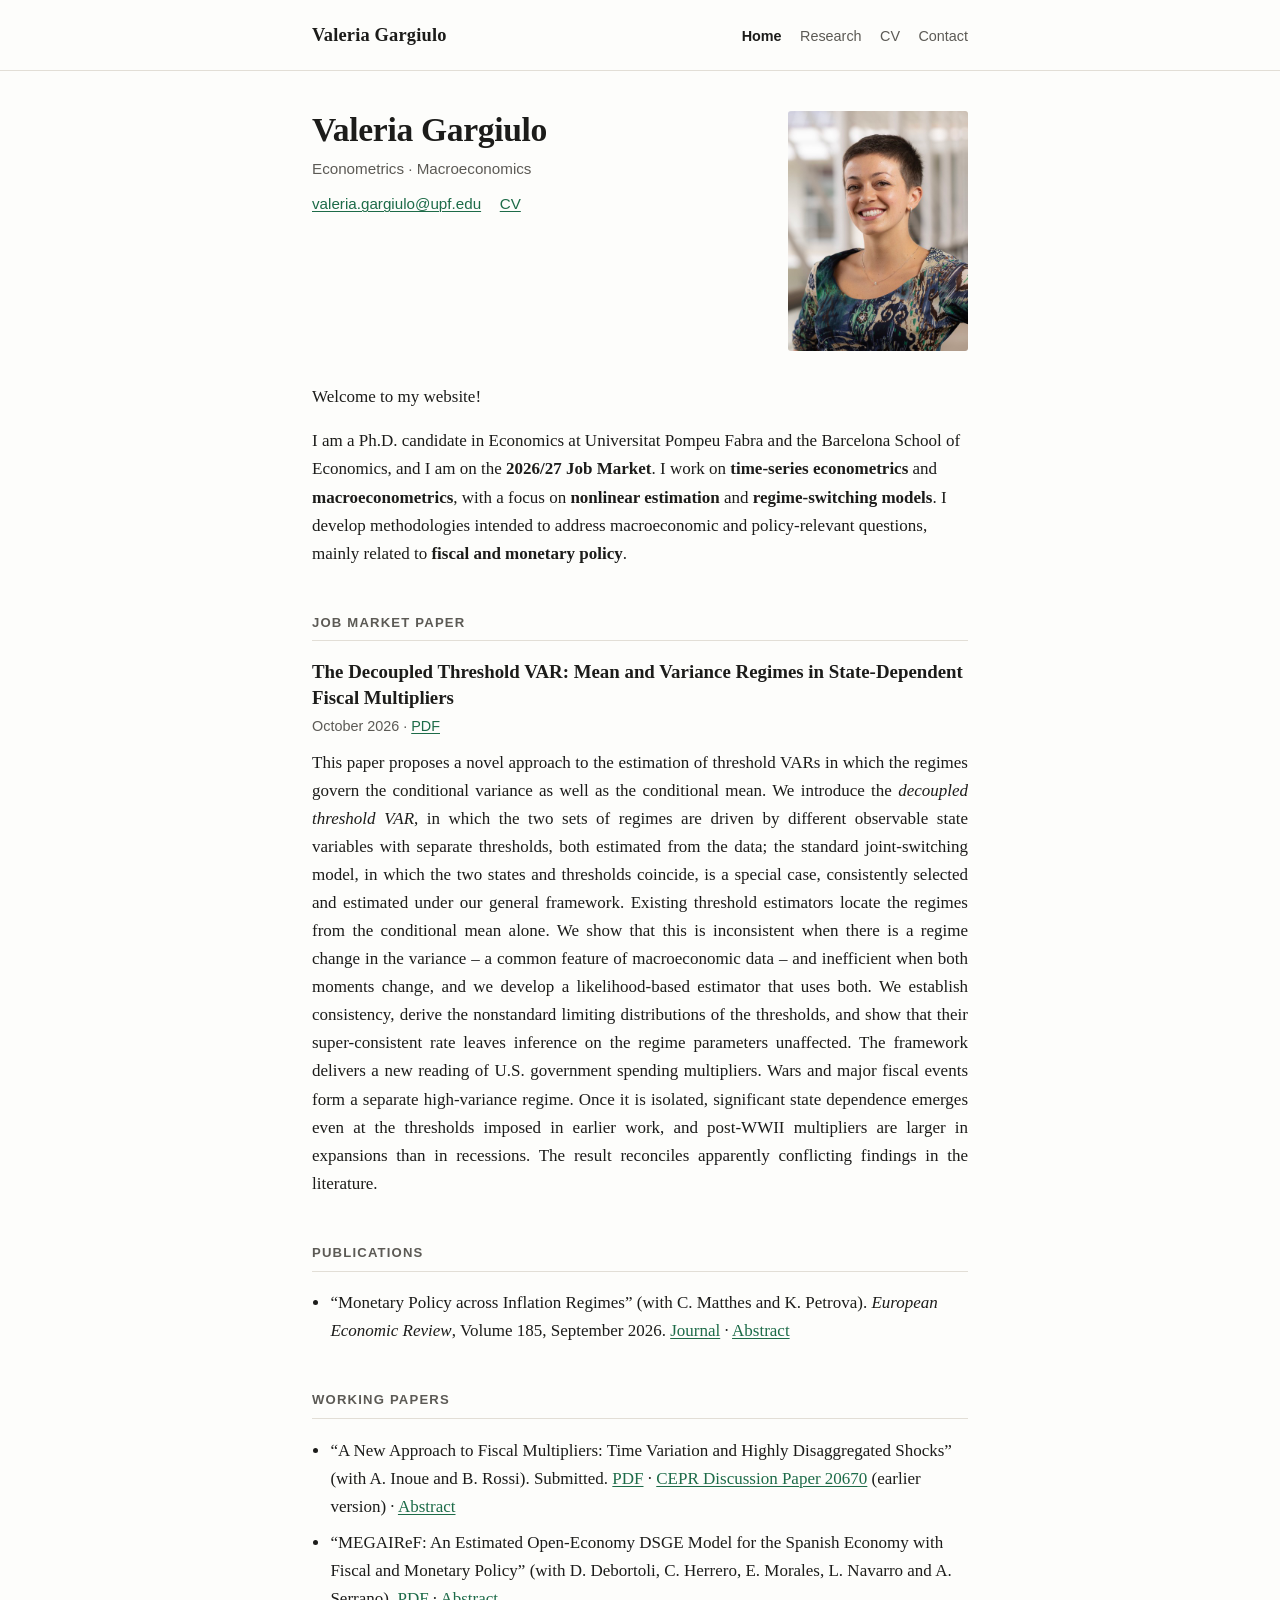
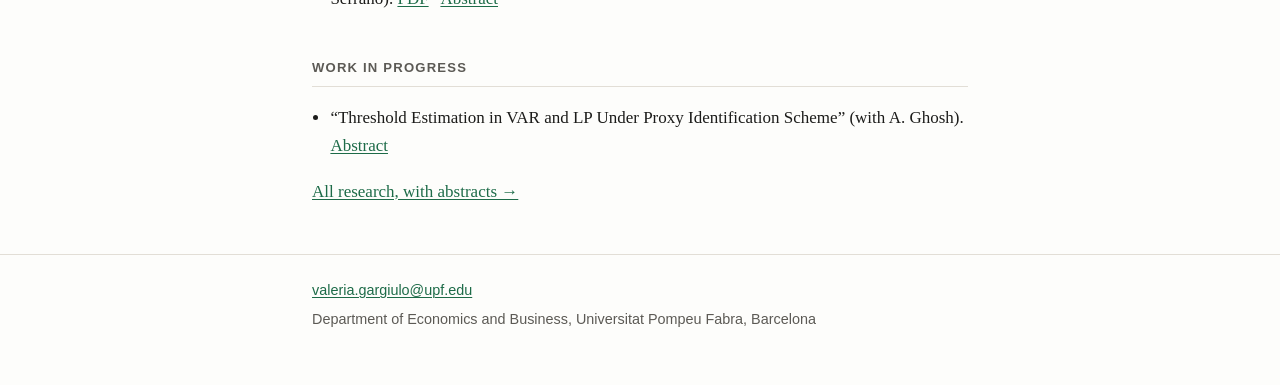
==== commit 39a450c1: "Host the Inoue-Rossi paper and mark it submitted - files/fiscal-multipliers.pdf: the 2026-11-11 draf" ====
--- a/index.html
+++ b/index.html
@@ -166,8 +166,9 @@
     <h2>Working Papers</h2>
     <ul class="cv-list">
       <li>&ldquo;A New Approach to Fiscal Multipliers: Time Variation and Highly
-      Disaggregated Shocks&rdquo; (with A. Inoue and B. Rossi).
-      <a href="https://cepr.org/publications/dp20670">CEPR Discussion Paper 20670</a>
+      Disaggregated Shocks&rdquo; (with A. Inoue and B. Rossi). Submitted.
+      <a href="files/fiscal-multipliers.pdf">PDF</a>
+      &middot; <a href="https://cepr.org/publications/dp20670">CEPR Discussion Paper 20670</a>
       (earlier version) &middot; <a href="research.html">Abstract</a></li>
       <li>&ldquo;MEGAIReF: An Estimated Open-Economy DSGE Model for the Spanish Economy
       with Fiscal and Monetary Policy&rdquo; (with D. Debortoli, C. Herrero, E. Morales,
